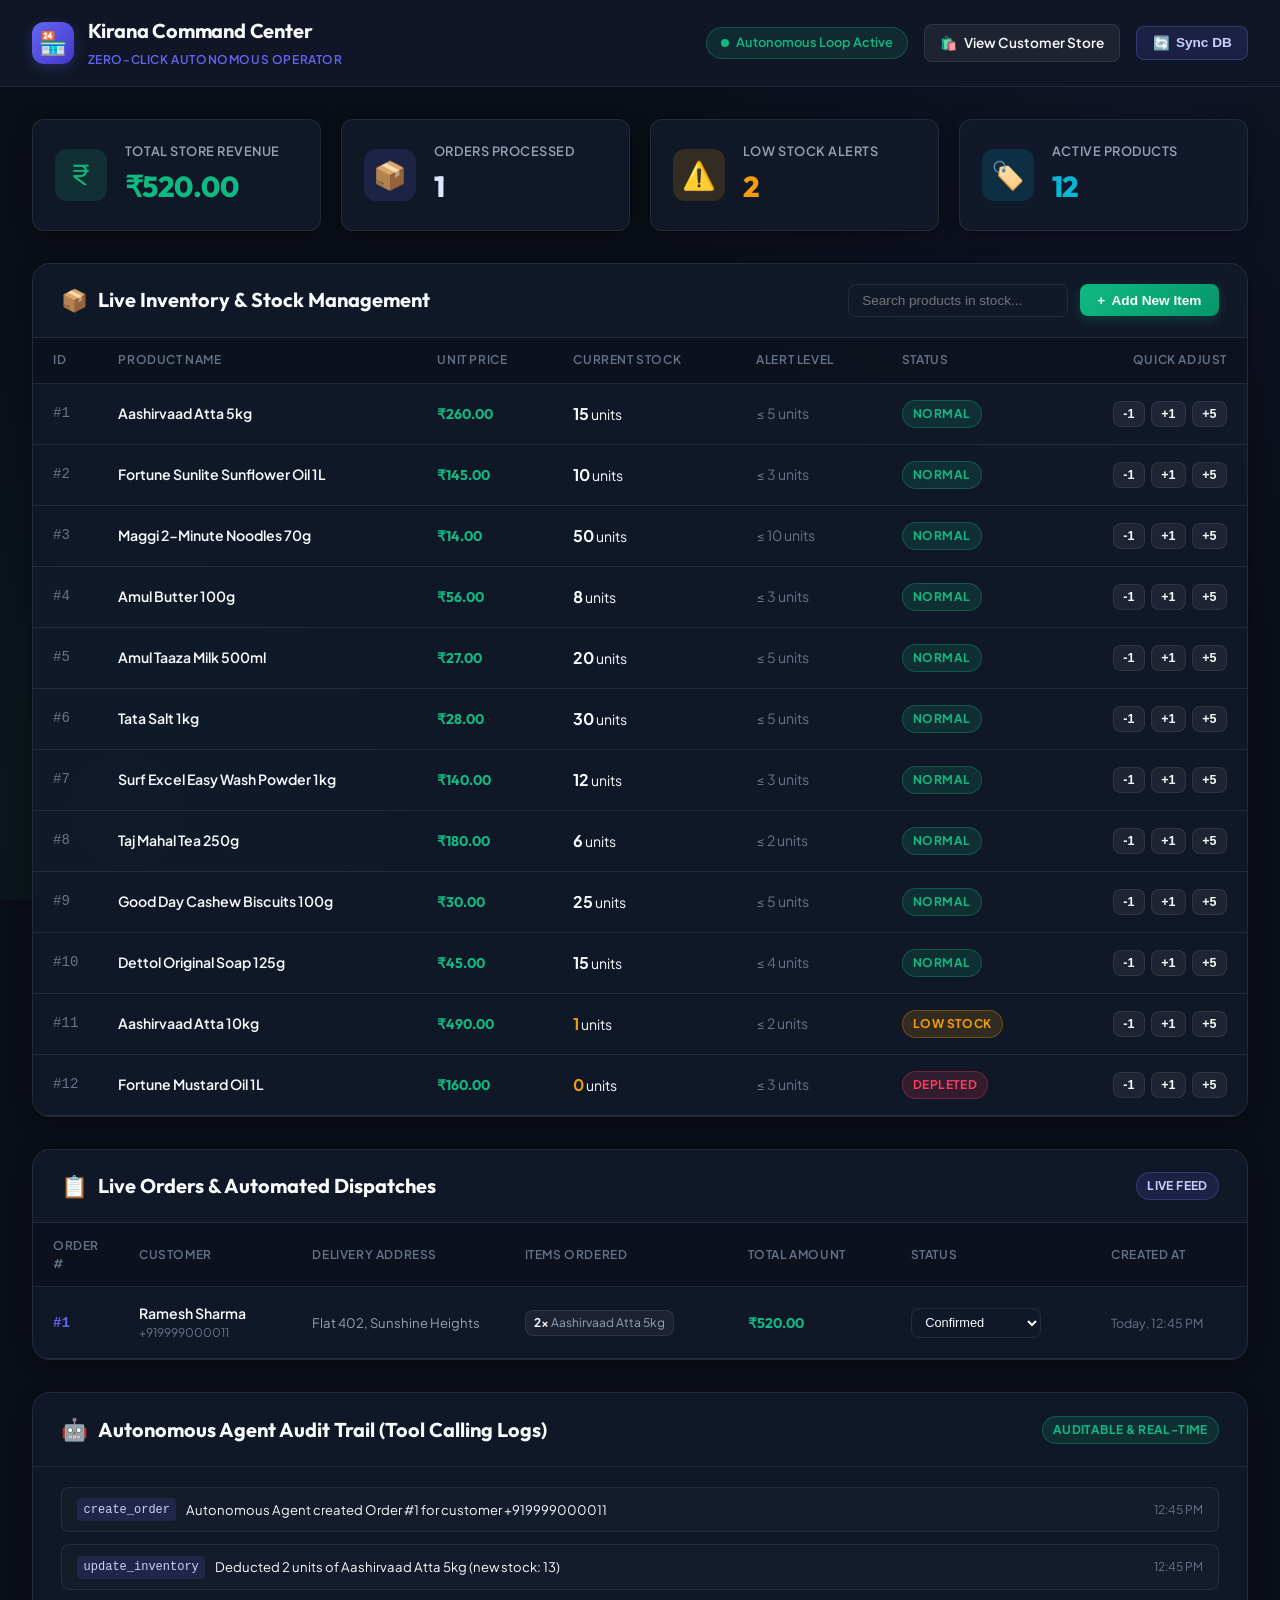
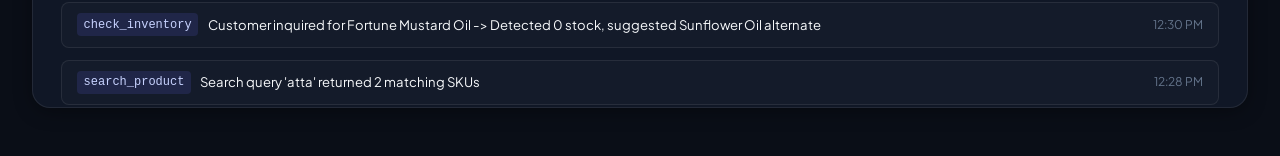
==== frontend/admin.html @ 87edef21 "abcd" ====
<!DOCTYPE html>
<html lang="en">
<head>
  <meta charset="UTF-8">
  <meta name="viewport" content="width=device-width, initial-scale=1.0">
  <title>Kirana Store Admin Portal | Zero-Click Operator</title>
  <meta name="description" content="Merchant command center and real-time inventory manager for the Zero-Click Store Operator.">
  <link rel="stylesheet" href="admin.css">
  <link rel="stylesheet" href="/static/admin.css">
</head>
<body>

  <!-- Admin Top Navigation -->
  <header class="admin-navbar">
    <div class="admin-nav-container">
      <a href="/admin" class="admin-brand" id="admin-brand">
        <div class="admin-brand-icon">🏪</div>
        <div class="admin-brand-text">
          <h1>Kirana Command Center</h1>
          <span>Zero-Click Autonomous Operator</span>
        </div>
      </a>

      <div class="admin-nav-right">
        <div class="badge-auto-mode" id="badge-auto-mode">
          <span class="pulse-dot"></span>
          <span>Autonomous Loop Active</span>
        </div>
        <a href="/store" class="btn-link-store" id="btn-view-store">
          <span>🛍️</span>
          <span>View Customer Store</span>
        </a>
        <button class="btn-refresh-data" id="btn-refresh-data">
          <span>🔄</span>
          <span>Sync DB</span>
        </button>
      </div>
    </div>
  </header>

  <!-- Main Dashboard Container -->
  <main class="admin-container">
    
    <!-- KPI Statistic Overview Cards -->
    <section class="kpi-grid">
      <div class="kpi-card revenue" id="kpi-revenue-card">
        <div class="kpi-icon-box">₹</div>
        <div class="kpi-content">
          <div class="kpi-label">Total Store Revenue</div>
          <div class="kpi-value" id="kpi-revenue">₹0.00</div>
        </div>
      </div>

      <div class="kpi-card orders" id="kpi-orders-card">
        <div class="kpi-icon-box">📦</div>
        <div class="kpi-content">
          <div class="kpi-label">Orders Processed</div>
          <div class="kpi-value" id="kpi-orders">0</div>
        </div>
      </div>

      <div class="kpi-card alerts" id="kpi-alerts-card">
        <div class="kpi-icon-box">⚠️</div>
        <div class="kpi-content">
          <div class="kpi-label">Low Stock Alerts</div>
          <div class="kpi-value" id="kpi-low-stock">0</div>
        </div>
      </div>

      <div class="kpi-card products" id="kpi-products-card">
        <div class="kpi-icon-box">🏷️</div>
        <div class="kpi-content">
          <div class="kpi-label">Active Products</div>
          <div class="kpi-value" id="kpi-products">0</div>
        </div>
      </div>
    </section>

    <!-- Live Inventory Management Section -->
    <section class="admin-section" id="inventory-section">
      <div class="section-header">
        <div class="section-title-wrap">
          <span style="font-size: 1.35rem;">📦</span>
          <h2 class="section-title">Live Inventory & Stock Management</h2>
        </div>

        <div class="section-actions">
          <input 
            type="text" 
            id="search-inventory" 
            class="input-table-search" 
            placeholder="Search products in stock..."
          />
          <button class="btn-primary-action" id="btn-open-add-product">
            <span>+</span>
            <span>Add New Item</span>
          </button>
        </div>
      </div>

      <div class="table-responsive">
        <table class="admin-table" id="inventory-table">
          <thead>
            <tr>
              <th style="width: 60px;">ID</th>
              <th>Product Name</th>
              <th>Unit Price</th>
              <th>Current Stock</th>
              <th>Alert Level</th>
              <th>Status</th>
              <th style="text-align: right;">Quick Adjust</th>
            </tr>
          </thead>
          <tbody id="inventory-tbody">
            <!-- Dynamically populated via JavaScript -->
          </tbody>
        </table>
      </div>
    </section>

    <!-- Live Customer Orders Section -->
    <section class="admin-section" id="orders-section">
      <div class="section-header">
        <div class="section-title-wrap">
          <span style="font-size: 1.35rem;">📋</span>
          <h2 class="section-title">Live Orders & Automated Dispatches</h2>
        </div>

        <div class="section-actions">
          <span class="badge-status confirmed" id="orders-count-badge">Live Feed</span>
        </div>
      </div>

      <div class="table-responsive">
        <table class="admin-table" id="orders-table">
          <thead>
            <tr>
              <th style="width: 70px;">Order #</th>
              <th>Customer</th>
              <th>Delivery Address</th>
              <th>Items Ordered</th>
              <th>Total Amount</th>
              <th>Status</th>
              <th>Created At</th>
            </tr>
          </thead>
          <tbody id="orders-tbody">
            <!-- Dynamically populated via JavaScript -->
          </tbody>
        </table>
      </div>
    </section>

    <!-- Autonomous AI Activity Audit Log -->
    <section class="admin-section" id="audit-section">
      <div class="section-header">
        <div class="section-title-wrap">
          <span style="font-size: 1.35rem;">🤖</span>
          <h2 class="section-title">Autonomous Agent Audit Trail (Tool Calling Logs)</h2>
        </div>
        <span class="badge-status in-stock">Auditable & Real-time</span>
      </div>

      <div class="audit-log-container" id="audit-log-container">
        <!-- Dynamically populated via JavaScript -->
      </div>
    </section>

  </main>

  <!-- Add New Product Modal -->
  <div class="modal-admin-overlay" id="add-product-modal">
    <div class="modal-admin-card">
      <div class="modal-admin-header">
        <h3 style="font-family: var(--font-heading); font-size: 1.15rem;">Add New Product to Store</h3>
        <button class="btn-cancel" id="btn-close-modal" style="padding: 0.2rem 0.5rem;">✕</button>
      </div>

      <form id="add-product-form">
        <div class="modal-admin-body">
          <div class="form-group">
            <label class="form-label" for="new-prod-name">Product Name & Pack Size</label>
            <input type="text" id="new-prod-name" class="form-input" placeholder="e.g., Fortune Kachi Ghani Mustard Oil 1L" required>
          </div>

          <div class="form-group">
            <label class="form-label" for="new-prod-price">Retail Price (₹)</label>
            <input type="number" id="new-prod-price" class="form-input" step="0.5" placeholder="165.0" required>
          </div>

          <div class="form-group">
            <label class="form-label" for="new-prod-stock">Initial Stock Quantity</label>
            <input type="number" id="new-prod-stock" class="form-input" placeholder="20" required>
          </div>

          <div class="form-group">
            <label class="form-label" for="new-prod-threshold">Low Stock Warning Threshold</label>
            <input type="number" id="new-prod-threshold" class="form-input" value="5" required>
          </div>
        </div>

        <div class="modal-admin-footer">
          <button type="button" class="btn-cancel" id="btn-cancel-modal">Cancel</button>
          <button type="submit" class="btn-primary-action" id="btn-save-product">Add to Inventory</button>
        </div>
      </form>
    </div>
  </div>

  <!-- Admin Portal Logic Script -->
  <script>
    // Fallback seed catalog for offline / standalone browsing
    let inventoryData = [
      { id: 1, name: "Aashirvaad Atta 5kg", price: 260.0, stock: 15, low_stock_threshold: 5 },
      { id: 2, name: "Fortune Sunlite Sunflower Oil 1L", price: 145.0, stock: 10, low_stock_threshold: 3 },
      { id: 3, name: "Maggi 2-Minute Noodles 70g", price: 14.0, stock: 50, low_stock_threshold: 10 },
      { id: 4, name: "Amul Butter 100g", price: 56.0, stock: 8, low_stock_threshold: 3 },
      { id: 5, name: "Amul Taaza Milk 500ml", price: 27.0, stock: 20, low_stock_threshold: 5 },
      { id: 6, name: "Tata Salt 1kg", price: 28.0, stock: 30, low_stock_threshold: 5 },
      { id: 7, name: "Surf Excel Easy Wash Powder 1kg", price: 140.0, stock: 12, low_stock_threshold: 3 },
      { id: 8, name: "Taj Mahal Tea 250g", price: 180.0, stock: 6, low_stock_threshold: 2 },
      { id: 9, name: "Good Day Cashew Biscuits 100g", price: 30.0, stock: 25, low_stock_threshold: 5 },
      { id: 10, name: "Dettol Original Soap 125g", price: 45.0, stock: 15, low_stock_threshold: 4 },
      { id: 11, name: "Aashirvaad Atta 10kg", price: 490.0, stock: 1, low_stock_threshold: 2 },
      { id: 12, name: "Fortune Mustard Oil 1L", price: 160.0, stock: 0, low_stock_threshold: 3 }
    ];

    let ordersData = [
      {
        id: 1,
        customer_phone: "+919999000011",
        customer_name: "Ramesh Sharma",
        customer_address: "Flat 402, Sunshine Heights",
        total: 520.0,
        status: "confirmed",
        created_at: "Today, 12:45 PM",
        items: [
          { product_id: 1, product_name: "Aashirvaad Atta 5kg", quantity: 2, unit_price: 260.0 }
        ]
      }
    ];

    let auditLogs = [
      { tag: "create_order", text: "Autonomous Agent created Order #1 for customer +919999000011", time: "12:45 PM" },
      { tag: "update_inventory", text: "Deducted 2 units of Aashirvaad Atta 5kg (new stock: 13)", time: "12:45 PM" },
      { tag: "check_inventory", text: "Customer inquired for Fortune Mustard Oil -> Detected 0 stock, suggested Sunflower Oil alternate", time: "12:30 PM" },
      { tag: "search_product", text: "Search query 'atta' returned 2 matching SKUs", time: "12:28 PM" }
    ];

    let filterSearch = "";

    // Fetch live dashboard data
    async function loadDashboard() {
      await Promise.all([loadStats(), loadInventory(), loadOrders()]);
      renderAuditLogs();
    }

    async function loadStats() {
      try {
        const res = await fetch("/api/stats");
        if (res.ok) {
          const stats = await res.json();
          document.getElementById("kpi-revenue").textContent = `₹${stats.total_revenue.toFixed(2)}`;
          document.getElementById("kpi-orders").textContent = stats.total_orders;
          document.getElementById("kpi-low-stock").textContent = stats.low_stock_count;
          document.getElementById("kpi-products").textContent = stats.total_products;

          const alertCard = document.getElementById("kpi-alerts-card");
          if (stats.low_stock_count > 0) {
            alertCard.classList.add("has-alert");
          } else {
            alertCard.classList.remove("has-alert");
          }
          return;
        }
      } catch (err) {
        console.log("Stats API offline, calculating from local state:", err);
      }

      // Fallback calculation
      const rev = ordersData.reduce((acc, o) => acc + (o.total || 0), 0);
      const lowCount = inventoryData.filter(p => p.stock <= p.low_stock_threshold).length;
      document.getElementById("kpi-revenue").textContent = `₹${rev.toFixed(2)}`;
      document.getElementById("kpi-orders").textContent = ordersData.length;
      document.getElementById("kpi-low-stock").textContent = lowCount;
      document.getElementById("kpi-products").textContent = inventoryData.length;
    }

    async function loadInventory() {
      try {
        const res = await fetch("/api/products");
        if (res.ok) {
          const data = await res.json();
          if (Array.isArray(data) && data.length > 0) {
            inventoryData = data;
          }
        }
      } catch (err) {
        console.log("Using cached inventory data");
      }
      renderInventoryTable();
    }

    async function loadOrders() {
      try {
        const res = await fetch("/api/orders");
        if (res.ok) {
          const data = await res.json();
          if (Array.isArray(data)) {
            ordersData = data;
          }
        }
      } catch (err) {
        console.log("Using cached orders data");
      }
      renderOrdersTable();
    }

    function renderInventoryTable() {
      const tbody = document.getElementById("inventory-tbody");
      tbody.innerHTML = "";

      const filtered = inventoryData.filter(p => 
        p.name.toLowerCase().includes(filterSearch.toLowerCase())
      );

      if (filtered.length === 0) {
        tbody.innerHTML = `<tr><td colspan="7" style="text-align: center; color: var(--text-muted); padding: 2rem;">No matching products found.</td></tr>`;
        return;
      }

      filtered.forEach(p => {
        const tr = document.createElement("tr");

        let statusClass = "in-stock";
        let statusText = "Normal";

        if (p.stock === 0) {
          statusClass = "depleted";
          statusText = "Depleted";
        } else if (p.stock <= p.low_stock_threshold) {
          statusClass = "low-stock";
          statusText = "Low Stock";
        }

        tr.innerHTML = `
          <td style="color: var(--text-muted); font-family: monospace;">#${p.id}</td>
          <td>
            <div class="product-name-cell">
              <span>${p.name}</span>
            </div>
          </td>
          <td><span class="price-tag">₹${p.price.toFixed(2)}</span></td>
          <td><b style="font-size: 1rem; color: ${p.stock <= p.low_stock_threshold ? 'var(--amber)' : 'var(--text-main)'}">${p.stock}</b> units</td>
          <td style="color: var(--text-muted);">&le; ${p.low_stock_threshold} units</td>
          <td><span class="badge-status ${statusClass}">${statusText}</span></td>
          <td>
            <div class="stock-actions" style="justify-content: flex-end;">
              <button class="btn-stock-adjust minus" data-id="${p.id}" data-delta="-1" title="Deduct 1" ${p.stock <= 0 ? 'disabled' : ''}>-1</button>
              <button class="btn-stock-adjust plus" data-id="${p.id}" data-delta="1" title="Add 1">+1</button>
              <button class="btn-stock-adjust plus" data-id="${p.id}" data-delta="5" title="Add 5">+5</button>
            </div>
          </td>
        `;

        tr.querySelectorAll(".btn-stock-adjust").forEach(btn => {
          btn.addEventListener("click", async () => {
            const pId = parseInt(btn.dataset.id);
            const delta = parseInt(btn.dataset.delta);
            await updateStock(pId, delta);
          });
        });

        tbody.appendChild(tr);
      });
    }

    async function updateStock(productId, delta) {
      try {
        const res = await fetch("/api/inventory/update", {
          method: "POST",
          headers: { "Content-Type": "application/json" },
          body: JSON.stringify({ product_id: productId, qty_delta: delta })
        });

        if (res.ok) {
          const updated = await res.json();
          addAuditLog("update_inventory", `Adjusted stock for product #${productId} by ${delta > 0 ? '+' + delta : delta} (New stock: ${updated.new_stock})`);
          await loadDashboard();
          return;
        }
      } catch (err) {
        console.log("Local stock simulation:", err);
      }

      // Offline simulation
      const item = inventoryData.find(p => p.id === productId);
      if (item) {
        item.stock = Math.max(0, item.stock + delta);
        addAuditLog("update_inventory", `Stock for ${item.name} adjusted by ${delta > 0 ? '+' + delta : delta} (New stock: ${item.stock})`);
        renderInventoryTable();
        loadStats();
      }
    }

    function renderOrdersTable() {
      const tbody = document.getElementById("orders-tbody");
      tbody.innerHTML = "";

      if (ordersData.length === 0) {
        tbody.innerHTML = `<tr><td colspan="7" style="text-align: center; color: var(--text-muted); padding: 2rem;">No orders placed yet. Place an order from the customer storefront!</td></tr>`;
        return;
      }

      ordersData.forEach(o => {
        const tr = document.createElement("tr");

        let itemsHtml = "";
        if (Array.isArray(o.items) && o.items.length > 0) {
          itemsHtml = `<div class="order-items-pills">` + o.items.map(it => 
            `<span class="item-pill"><b>${it.quantity}x</b> ${it.product_name || 'Item #' + it.product_id}</span>`
          ).join("") + `</div>`;
        } else {
          itemsHtml = `<span style="color: var(--text-muted); font-size: 0.8rem;">No items recorded</span>`;
        }

        tr.innerHTML = `
          <td><b style="font-family: monospace; color: var(--indigo);">#${o.id}</b></td>
          <td>
            <div style="font-weight: 600;">${o.customer_name || 'Customer'}</div>
            <div style="font-size: 0.75rem; color: var(--text-muted);">${o.customer_phone || 'N/A'}</div>
          </td>
          <td style="max-width: 180px; font-size: 0.82rem; color: var(--text-dim);">${o.customer_address || 'Kirana Pickup'}</td>
          <td>${itemsHtml}</td>
          <td><span class="price-tag">₹${(o.total || 0).toFixed(2)}</span></td>
          <td>
            <select class="status-select" data-id="${o.id}">
              <option value="confirmed" ${o.status === 'confirmed' ? 'selected' : ''}>Confirmed</option>
              <option value="packed" ${o.status === 'packed' ? 'selected' : ''}>Packed</option>
              <option value="out_for_delivery" ${o.status === 'out_for_delivery' ? 'selected' : ''}>Out for Delivery</option>
              <option value="delivered" ${o.status === 'delivered' ? 'selected' : ''}>Delivered</option>
            </select>
          </td>
          <td style="font-size: 0.78rem; color: var(--text-muted);">${o.created_at || 'Recently'}</td>
        `;

        tr.querySelector(".status-select").addEventListener("change", async (e) => {
          const newStatus = e.target.value;
          try {
            await fetch(`/api/orders/${o.id}/status`, {
              method: "POST",
              headers: { "Content-Type": "application/json" },
              body: JSON.stringify({ status: newStatus })
            });
            addAuditLog("order_status", `Order #${o.id} marked as "${newStatus}"`);
          } catch (err) {
            addAuditLog("order_status", `Order #${o.id} status updated to "${newStatus}" (Offline)`);
          }
        });

        tbody.appendChild(tr);
      });
    }

    function renderAuditLogs() {
      const container = document.getElementById("audit-log-container");
      container.innerHTML = "";

      auditLogs.forEach(log => {
        const div = document.createElement("div");
        div.className = "audit-entry";
        div.innerHTML = `
          <div class="audit-desc">
            <span class="audit-tag">${log.tag}</span>
            <span>${log.text}</span>
          </div>
          <span class="audit-time">${log.time}</span>
        `;
        container.appendChild(div);
      });
    }

    function addAuditLog(tag, text) {
      const now = new Date();
      const timeStr = now.toLocaleTimeString([], { hour: '2-digit', minute: '2-digit' });
      auditLogs.unshift({ tag, text, time: timeStr });
      if (auditLogs.length > 20) auditLogs.pop();
      renderAuditLogs();
    }

    // Search inventory table
    document.getElementById("search-inventory").addEventListener("input", (e) => {
      filterSearch = e.target.value;
      renderInventoryTable();
    });

    // Refresh button
    document.getElementById("btn-refresh-data").addEventListener("click", () => {
      loadDashboard();
      addAuditLog("sync", "Merchant manually triggered database sync");
    });

    // Add Product Modal
    const modal = document.getElementById("add-product-modal");
    document.getElementById("btn-open-add-product").addEventListener("click", () => {
      modal.classList.add("active");
    });
    document.getElementById("btn-close-modal").addEventListener("click", () => {
      modal.classList.remove("active");
    });
    document.getElementById("btn-cancel-modal").addEventListener("click", () => {
      modal.classList.remove("active");
    });
    modal.addEventListener("click", (e) => {
      if (e.target.id === "add-product-modal") {
        modal.classList.remove("active");
      }
    });

    document.getElementById("add-product-form").addEventListener("submit", async (e) => {
      e.preventDefault();
      const name = document.getElementById("new-prod-name").value.trim();
      const price = parseFloat(document.getElementById("new-prod-price").value);
      const stock = parseInt(document.getElementById("new-prod-stock").value);
      const threshold = parseInt(document.getElementById("new-prod-threshold").value) || 5;

      if (!name || isNaN(price) || isNaN(stock)) return;

      try {
        const res = await fetch("/api/products", {
          method: "POST",
          headers: { "Content-Type": "application/json" },
          body: JSON.stringify({
            name, price, stock, low_stock_threshold: threshold
          })
        });

        if (res.ok) {
          const newP = await res.json();
          addAuditLog("add_product", `Added new product "${name}" (ID #${newP.id})`);
          modal.classList.remove("active");
          document.getElementById("add-product-form").reset();
          await loadDashboard();
          return;
        }
      } catch (err) {
        console.log("Offline product addition simulation:", err);
      }

      // Offline simulation
      const newId = inventoryData.length + 1;
      inventoryData.push({ id: newId, name, price, stock, low_stock_threshold: threshold });
      addAuditLog("add_product", `Added new product "${name}" (Offline)`);
      modal.classList.remove("active");
      document.getElementById("add-product-form").reset();
      renderInventoryTable();
      loadStats();
    });

    // Initial load
    loadDashboard();
  </script>
</body>
</html>
---- frontend/admin.css ----
/* ==========================================================================
   Zero-Click Kirana Store - Merchant & Admin Portal Stylesheet
   Executive dashboard with live KPIs, inventory control, and order fulfillment
   ========================================================================== */

@import url('https://fonts.googleapis.com/css2?family=Outfit:wght@400;500;600;700;800&family=Plus+Jakarta+Sans:wght@400;500;600;700&display=swap');

:root {
  --bg-admin: #0a0e17;
  --bg-surface: #111827;
  --bg-card: rgba(19, 27, 44, 0.75);
  --bg-card-hover: rgba(27, 38, 62, 0.85);

  --text-main: #f8fafc;
  --text-dim: #94a3b8;
  --text-muted: #64748b;

  --emerald: #10b981;
  --emerald-glow: rgba(16, 185, 129, 0.2);
  --amber: #f59e0b;
  --amber-glow: rgba(245, 158, 11, 0.25);
  --rose: #f43f5e;
  --rose-glow: rgba(244, 63, 94, 0.25);
  --indigo: #6366f1;
  --indigo-glow: rgba(99, 102, 241, 0.25);
  --cyan: #06b6d4;

  --border-line: rgba(255, 255, 255, 0.08);
  --border-bright: rgba(255, 255, 255, 0.16);

  --radius-sm: 8px;
  --radius-md: 12px;
  --radius-lg: 18px;
  --radius-full: 9999px;

  --shadow-card: 0 4px 20px -2px rgba(0, 0, 0, 0.4);
  --shadow-glow-amber: 0 0 20px var(--amber-glow);

  --font-heading: 'Outfit', sans-serif;
  --font-body: 'Plus Jakarta Sans', sans-serif;

  --trans: 0.2s cubic-bezier(0.4, 0, 0.2, 1);
}

* {
  box-sizing: border-box;
  margin: 0;
  padding: 0;
}

body {
  font-family: var(--font-body);
  background-color: var(--bg-admin);
  color: var(--text-main);
  min-height: 100vh;
  line-height: 1.5;
  background-image: 
    radial-gradient(circle at 90% 10%, rgba(99, 102, 241, 0.06) 0%, transparent 40%),
    radial-gradient(circle at 10% 90%, rgba(16, 185, 129, 0.06) 0%, transparent 40%);
  background-attachment: fixed;
}

/* ==========================================================================
   Admin Header
   ========================================================================== */
.admin-navbar {
  background: rgba(17, 24, 39, 0.9);
  backdrop-filter: blur(14px);
  -webkit-backdrop-filter: blur(14px);
  border-bottom: 1px solid var(--border-line);
  padding: 1rem 2rem;
  position: sticky;
  top: 0;
  z-index: 100;
}

.admin-nav-container {
  max-width: 1400px;
  margin: 0 auto;
  display: flex;
  align-items: center;
  justify-content: space-between;
  gap: 1.5rem;
}

.admin-brand {
  display: flex;
  align-items: center;
  gap: 0.85rem;
  text-decoration: none;
  color: var(--text-main);
}

.admin-brand-icon {
  background: linear-gradient(135deg, var(--indigo) 0%, #4338ca 100%);
  width: 42px;
  height: 42px;
  border-radius: var(--radius-md);
  display: flex;
  align-items: center;
  justify-content: center;
  font-size: 1.4rem;
  box-shadow: 0 4px 14px var(--indigo-glow);
}

.admin-brand-text h1 {
  font-family: var(--font-heading);
  font-size: 1.25rem;
  font-weight: 700;
  letter-spacing: -0.01em;
}

.admin-brand-text span {
  font-size: 0.75rem;
  color: var(--indigo);
  text-transform: uppercase;
  font-weight: 600;
  letter-spacing: 0.05em;
}

.admin-nav-right {
  display: flex;
  align-items: center;
  gap: 1rem;
}

.badge-auto-mode {
  background: rgba(16, 185, 129, 0.12);
  border: 1px solid rgba(16, 185, 129, 0.3);
  color: var(--emerald);
  font-size: 0.8rem;
  font-weight: 600;
  padding: 0.35rem 0.85rem;
  border-radius: var(--radius-full);
  display: flex;
  align-items: center;
  gap: 0.45rem;
}

.pulse-dot {
  width: 8px;
  height: 8px;
  background-color: var(--emerald);
  border-radius: 50%;
  animation: pulse-ring 2s infinite;
}

@keyframes pulse-ring {
  0% { transform: scale(0.9); opacity: 1; }
  50% { transform: scale(1.3); opacity: 0.5; }
  100% { transform: scale(0.9); opacity: 1; }
}

.btn-link-store {
  background: rgba(255, 255, 255, 0.06);
  border: 1px solid var(--border-line);
  color: var(--text-main);
  text-decoration: none;
  font-size: 0.85rem;
  font-weight: 600;
  padding: 0.5rem 0.95rem;
  border-radius: var(--radius-sm);
  display: flex;
  align-items: center;
  gap: 0.45rem;
  transition: var(--trans);
}

.btn-link-store:hover {
  background: rgba(255, 255, 255, 0.12);
  border-color: var(--border-bright);
}

.btn-refresh-data {
  background: rgba(99, 102, 241, 0.15);
  border: 1px solid rgba(99, 102, 241, 0.3);
  color: #c7d2fe;
  font-size: 0.85rem;
  font-weight: 600;
  padding: 0.5rem 0.95rem;
  border-radius: var(--radius-sm);
  cursor: pointer;
  display: flex;
  align-items: center;
  gap: 0.4rem;
  transition: var(--trans);
}

.btn-refresh-data:hover {
  background: var(--indigo);
  color: white;
}

/* ==========================================================================
   Admin Container & KPI Section
   ========================================================================== */
.admin-container {
  max-width: 1400px;
  margin: 2rem auto 3rem;
  padding: 0 2rem;
}

.kpi-grid {
  display: grid;
  grid-template-columns: repeat(auto-fit, minmax(240px, 1fr));
  gap: 1.25rem;
  margin-bottom: 2rem;
}

.kpi-card {
  background: var(--bg-card);
  border: 1px solid var(--border-line);
  border-radius: var(--radius-md);
  padding: 1.35rem;
  display: flex;
  align-items: center;
  gap: 1.15rem;
  box-shadow: var(--shadow-card);
  transition: var(--trans);
  position: relative;
  overflow: hidden;
}

.kpi-card:hover {
  transform: translateY(-2px);
  border-color: var(--border-bright);
}

.kpi-icon-box {
  width: 52px;
  height: 52px;
  border-radius: var(--radius-md);
  display: flex;
  align-items: center;
  justify-content: center;
  font-size: 1.7rem;
}

.kpi-card.revenue .kpi-icon-box { background: rgba(16, 185, 129, 0.15); color: var(--emerald); }
.kpi-card.orders .kpi-icon-box { background: rgba(99, 102, 241, 0.15); color: var(--indigo); }
.kpi-card.alerts .kpi-icon-box { background: rgba(245, 158, 11, 0.15); color: var(--amber); }
.kpi-card.products .kpi-icon-box { background: rgba(6, 182, 212, 0.15); color: var(--cyan); }

.kpi-content {
  flex: 1;
}

.kpi-label {
  font-size: 0.8rem;
  color: var(--text-dim);
  font-weight: 600;
  text-transform: uppercase;
  letter-spacing: 0.04em;
  margin-bottom: 0.25rem;
}

.kpi-value {
  font-family: var(--font-heading);
  font-size: 1.8rem;
  font-weight: 800;
  letter-spacing: -0.02em;
}

.kpi-card.revenue .kpi-value { color: var(--emerald); }
.kpi-card.orders .kpi-value { color: #e0e7ff; }
.kpi-card.alerts .kpi-value { color: var(--amber); }
.kpi-card.products .kpi-value { color: var(--cyan); }

/* Warning Glow when low-stock alerts exist */
.kpi-card.alerts.has-alert {
  border-color: rgba(245, 158, 11, 0.4);
  box-shadow: var(--shadow-glow-amber);
}

/* ==========================================================================
   Dashboard Main Sections & Grid
   ========================================================================== */
.admin-section {
  background: var(--bg-card);
  border: 1px solid var(--border-line);
  border-radius: var(--radius-lg);
  margin-bottom: 2rem;
  overflow: hidden;
  box-shadow: var(--shadow-card);
}

.section-header {
  padding: 1.25rem 1.75rem;
  border-bottom: 1px solid var(--border-line);
  display: flex;
  flex-wrap: wrap;
  align-items: center;
  justify-content: space-between;
  gap: 1rem;
}

.section-title-wrap {
  display: flex;
  align-items: center;
  gap: 0.65rem;
}

.section-title {
  font-family: var(--font-heading);
  font-size: 1.25rem;
  font-weight: 700;
}

.section-actions {
  display: flex;
  align-items: center;
  gap: 0.75rem;
}

.btn-primary-action {
  background: linear-gradient(135deg, var(--emerald) 0%, #059669 100%);
  color: white;
  border: none;
  padding: 0.55rem 1.1rem;
  border-radius: var(--radius-sm);
  font-size: 0.85rem;
  font-weight: 600;
  cursor: pointer;
  display: flex;
  align-items: center;
  gap: 0.4rem;
  box-shadow: 0 4px 12px var(--emerald-glow);
  transition: var(--trans);
}

.btn-primary-action:hover {
  transform: translateY(-1px);
  box-shadow: 0 6px 18px var(--emerald-glow);
}

.input-table-search {
  background: var(--bg-surface);
  border: 1px solid var(--border-line);
  color: var(--text-main);
  padding: 0.5rem 0.85rem;
  border-radius: var(--radius-sm);
  font-size: 0.85rem;
  outline: none;
  min-width: 220px;
}

.input-table-search:focus {
  border-color: var(--emerald);
}

/* ==========================================================================
   Data Tables
   ========================================================================== */
.table-responsive {
  width: 100%;
  overflow-x: auto;
}

.admin-table {
  width: 100%;
  border-collapse: collapse;
  text-align: left;
  font-size: 0.88rem;
}

.admin-table th {
  background: rgba(0, 0, 0, 0.25);
  padding: 0.85rem 1.25rem;
  color: var(--text-muted);
  font-weight: 600;
  text-transform: uppercase;
  font-size: 0.75rem;
  letter-spacing: 0.05em;
  border-bottom: 1px solid var(--border-line);
}

.admin-table td {
  padding: 1rem 1.25rem;
  border-bottom: 1px solid var(--border-line);
  color: var(--text-main);
}

.admin-table tbody tr {
  transition: var(--trans);
}

.admin-table tbody tr:hover {
  background: rgba(255, 255, 255, 0.02);
}

.product-name-cell {
  font-weight: 600;
  display: flex;
  align-items: center;
  gap: 0.5rem;
}

.price-tag {
  font-family: var(--font-heading);
  font-weight: 700;
  color: var(--emerald);
}

/* Status Badges */
.badge-status {
  display: inline-flex;
  align-items: center;
  gap: 0.35rem;
  font-size: 0.75rem;
  font-weight: 700;
  padding: 0.25rem 0.65rem;
  border-radius: var(--radius-full);
  text-transform: uppercase;
  letter-spacing: 0.03em;
}

.badge-status.in-stock {
  background: rgba(16, 185, 129, 0.15);
  color: var(--emerald);
  border: 1px solid rgba(16, 185, 129, 0.3);
}

.badge-status.low-stock {
  background: rgba(245, 158, 11, 0.15);
  color: var(--amber);
  border: 1px solid rgba(245, 158, 11, 0.3);
}

.badge-status.depleted {
  background: rgba(244, 63, 94, 0.15);
  color: var(--rose);
  border: 1px solid rgba(244, 63, 94, 0.3);
}

.badge-status.confirmed {
  background: rgba(99, 102, 241, 0.15);
  color: #c7d2fe;
  border: 1px solid rgba(99, 102, 241, 0.3);
}

.badge-status.delivered {
  background: rgba(16, 185, 129, 0.15);
  color: var(--emerald);
  border: 1px solid rgba(16, 185, 129, 0.3);
}

/* Quick Stock Action Buttons */
.stock-actions {
  display: flex;
  align-items: center;
  gap: 0.35rem;
}

.btn-stock-adjust {
  background: rgba(255, 255, 255, 0.06);
  border: 1px solid var(--border-line);
  color: var(--text-main);
  padding: 0.3rem 0.6rem;
  border-radius: var(--radius-sm);
  font-size: 0.78rem;
  font-weight: 600;
  cursor: pointer;
  transition: var(--trans);
}

.btn-stock-adjust:hover {
  background: rgba(255, 255, 255, 0.15);
  border-color: var(--border-bright);
}

.btn-stock-adjust.plus:hover {
  background: var(--emerald);
  color: white;
  border-color: var(--emerald);
}

.btn-stock-adjust.minus:hover {
  background: var(--rose);
  color: white;
  border-color: var(--rose);
}

/* Order items list pills */
.order-items-pills {
  display: flex;
  flex-wrap: wrap;
  gap: 0.35rem;
  max-width: 320px;
}

.item-pill {
  background: rgba(255, 255, 255, 0.05);
  border: 1px solid var(--border-line);
  padding: 0.2rem 0.5rem;
  border-radius: var(--radius-sm);
  font-size: 0.75rem;
  color: var(--text-dim);
}

.item-pill b {
  color: var(--text-main);
}

/* Status Selector Dropdown */
.status-select {
  background: var(--bg-surface);
  border: 1px solid var(--border-line);
  color: var(--text-main);
  padding: 0.35rem 0.6rem;
  border-radius: var(--radius-sm);
  font-size: 0.8rem;
  outline: none;
  cursor: pointer;
}

/* ==========================================================================
   Autonomous Agent Activity Feed
   ========================================================================== */
.audit-log-container {
  padding: 1.25rem 1.75rem;
  display: flex;
  flex-direction: column;
  gap: 0.75rem;
  max-height: 240px;
  overflow-y: auto;
}

.audit-entry {
  display: flex;
  align-items: center;
  justify-content: space-between;
  padding: 0.65rem 0.95rem;
  background: rgba(255, 255, 255, 0.02);
  border: 1px solid var(--border-line);
  border-radius: var(--radius-sm);
  font-size: 0.82rem;
}

.audit-desc {
  display: flex;
  align-items: center;
  gap: 0.6rem;
}

.audit-tag {
  font-family: monospace;
  font-size: 0.75rem;
  padding: 0.15rem 0.4rem;
  border-radius: 4px;
  background: rgba(99, 102, 241, 0.15);
  color: #c7d2fe;
}

.audit-time {
  font-size: 0.75rem;
  color: var(--text-muted);
}

/* ==========================================================================
   Add Product Modal
   ========================================================================== */
.modal-admin-overlay {
  position: fixed;
  inset: 0;
  background: rgba(0, 0, 0, 0.75);
  backdrop-filter: blur(8px);
  -webkit-backdrop-filter: blur(8px);
  z-index: 200;
  display: none;
  align-items: center;
  justify-content: center;
  padding: 1.5rem;
}

.modal-admin-overlay.active {
  display: flex;
}

.modal-admin-card {
  background: #12192b;
  border: 1px solid var(--border-bright);
  border-radius: var(--radius-lg);
  width: 100%;
  max-width: 480px;
  box-shadow: 0 16px 40px rgba(0, 0, 0, 0.6);
  overflow: hidden;
  animation: adminModalEnter 0.22s ease-out;
}

@keyframes adminModalEnter {
  from { opacity: 0; transform: scale(0.96); }
  to { opacity: 1; transform: scale(1); }
}

.modal-admin-header {
  padding: 1.25rem 1.5rem;
  border-bottom: 1px solid var(--border-line);
  display: flex;
  align-items: center;
  justify-content: space-between;
}

.modal-admin-body {
  padding: 1.5rem;
  display: flex;
  flex-direction: column;
  gap: 1rem;
}

.form-group {
  display: flex;
  flex-direction: column;
  gap: 0.35rem;
}

.form-label {
  font-size: 0.8rem;
  font-weight: 600;
  color: var(--text-dim);
}

.form-input {
  background: #090e18;
  border: 1px solid var(--border-line);
  color: var(--text-main);
  padding: 0.65rem 0.85rem;
  border-radius: var(--radius-sm);
  font-size: 0.88rem;
  outline: none;
}

.form-input:focus {
  border-color: var(--emerald);
  box-shadow: 0 0 0 2px var(--emerald-glow);
}

.modal-admin-footer {
  padding: 1.25rem 1.5rem;
  border-top: 1px solid var(--border-line);
  display: flex;
  justify-content: flex-end;
  gap: 0.75rem;
}

.btn-cancel {
  background: rgba(255, 255, 255, 0.06);
  border: 1px solid var(--border-line);
  color: var(--text-dim);
  padding: 0.55rem 1rem;
  border-radius: var(--radius-sm);
  font-weight: 600;
  font-size: 0.85rem;
  cursor: pointer;
}

.btn-cancel:hover {
  background: rgba(255, 255, 255, 0.12);
  color: var(--text-main);
}
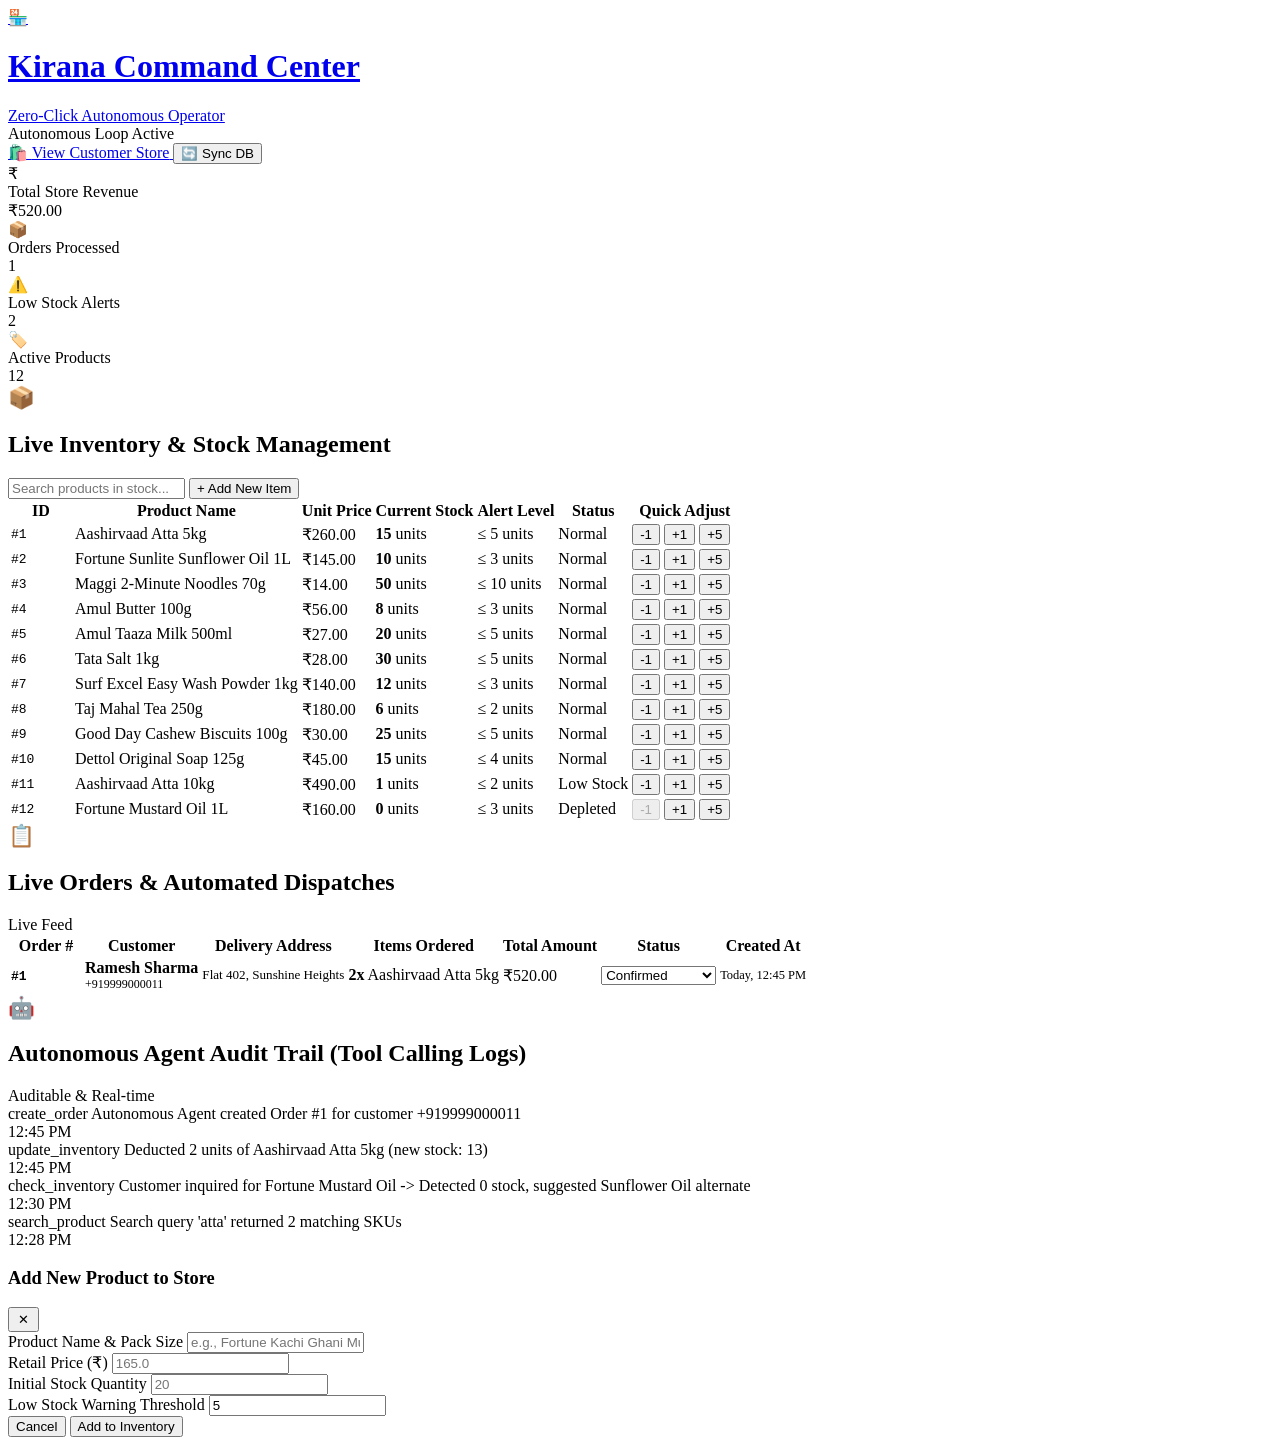
==== commit a4940890: "abcd" ====
--- a/frontend/admin.html
+++ b/frontend/admin.html
@@ -5,7 +5,6 @@
   <meta name="viewport" content="width=device-width, initial-scale=1.0">
   <title>Kirana Store Admin Portal | Zero-Click Operator</title>
   <meta name="description" content="Merchant command center and real-time inventory manager for the Zero-Click Store Operator.">
-  <link rel="stylesheet" href="admin.css">
   <link rel="stylesheet" href="/static/admin.css">
 </head>
 <body>
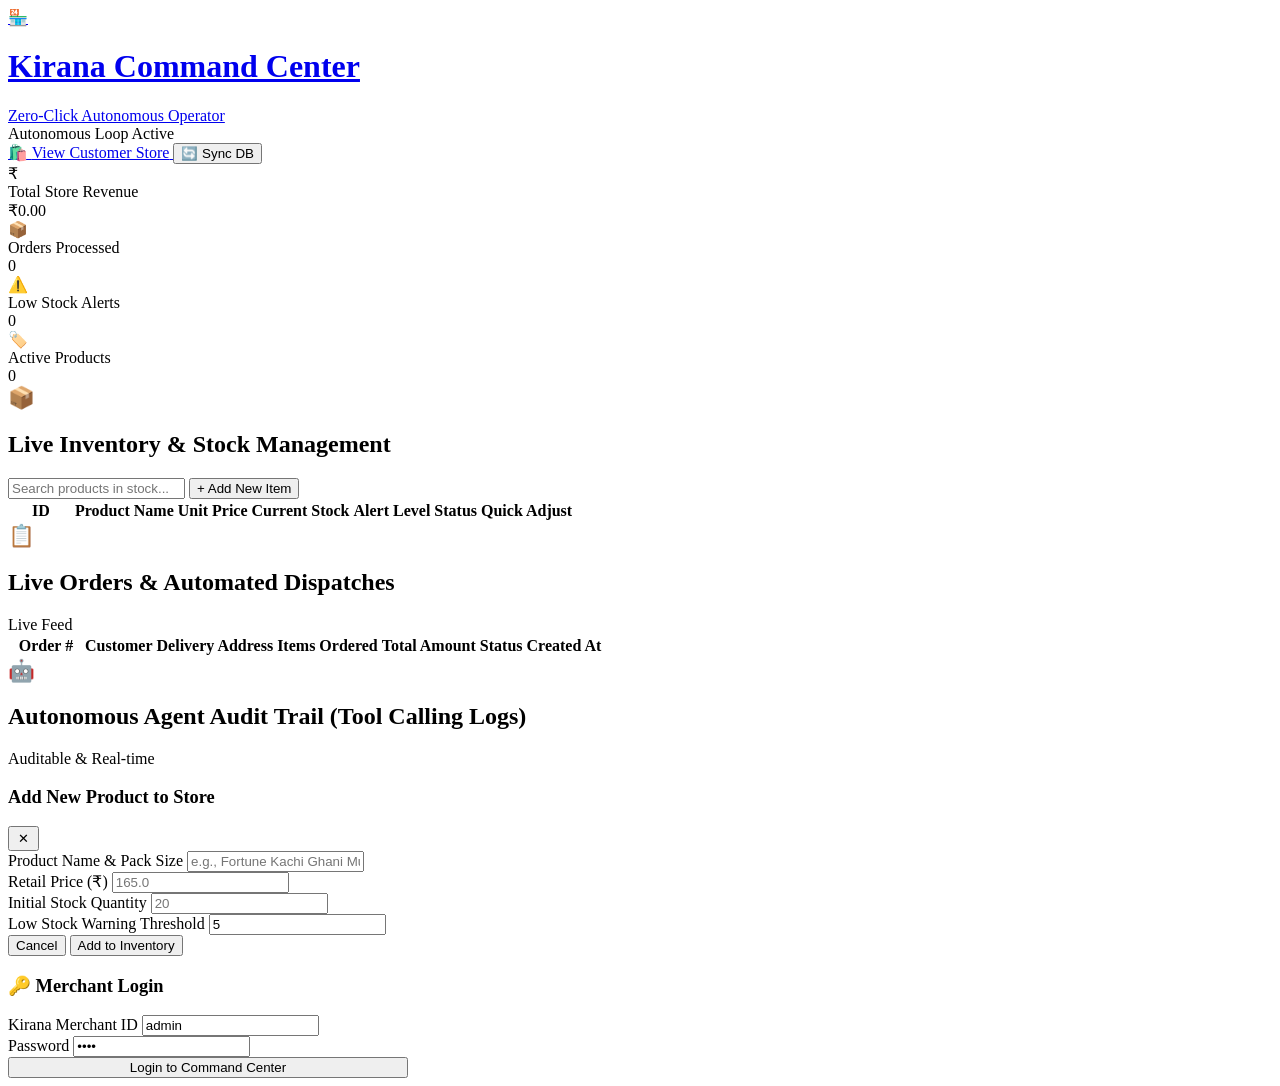
==== commit 277c7567: "as" ====
--- a/frontend/admin.html
+++ b/frontend/admin.html
@@ -32,6 +32,10 @@
         <button class="btn-refresh-data" id="btn-refresh-data">
           <span>🔄</span>
           <span>Sync DB</span>
+        </button>
+        <button class="btn-cancel" id="btn-logout" style="display: none; padding: 0.4rem 0.8rem;">
+          <span>🔒</span>
+          <span>Logout</span>
         </button>
       </div>
     </div>
@@ -201,6 +205,34 @@
         <div class="modal-admin-footer">
           <button type="button" class="btn-cancel" id="btn-cancel-modal">Cancel</button>
           <button type="submit" class="btn-primary-action" id="btn-save-product">Add to Inventory</button>
+        </div>
+      </form>
+    </div>
+  </div>
+
+  <!-- Admin Login Modal -->
+  <div class="modal-admin-overlay active" id="login-modal" style="z-index: 300;">
+    <div class="modal-admin-card" style="max-width: 400px;">
+      <div class="modal-admin-header">
+        <h3 style="font-family: var(--font-heading); font-size: 1.15rem;">🔑 Merchant Login</h3>
+      </div>
+
+      <form id="login-form">
+        <div class="modal-admin-body">
+          <div id="login-error" style="display: none; color: var(--rose); font-size: 0.82rem; background: rgba(244,63,94,0.1); padding: 0.5rem; border-radius: 4px;"></div>
+          <div class="form-group">
+            <label class="form-label" for="login-username">Kirana Merchant ID</label>
+            <input type="text" id="login-username" class="form-input" placeholder="admin" value="admin" required>
+          </div>
+
+          <div class="form-group">
+            <label class="form-label" for="login-password">Password</label>
+            <input type="password" id="login-password" class="form-input" placeholder="••••" value="1234" required>
+          </div>
+        </div>
+
+        <div class="modal-admin-footer">
+          <button type="submit" class="btn-primary-action" style="width: 100%; justify-content: center;">Login to Command Center</button>
         </div>
       </form>
     </div>
@@ -556,8 +588,65 @@
       loadStats();
     });
 
-    // Initial load
-    loadDashboard();
+    // Login Form Handler
+    const loginModal = document.getElementById("login-modal");
+    const loginForm = document.getElementById("login-form");
+    const loginErr = document.getElementById("login-error");
+    const btnLogout = document.getElementById("btn-logout");
+
+    function checkAuth() {
+      const token = localStorage.getItem("kirana_admin_token");
+      if (token) {
+        loginModal.classList.remove("active");
+        btnLogout.style.display = "flex";
+        loadDashboard();
+      } else {
+        loginModal.classList.add("active");
+        btnLogout.style.display = "none";
+      }
+    }
+
+    loginForm.addEventListener("submit", async (e) => {
+      e.preventDefault();
+      const username = document.getElementById("login-username").value.trim();
+      const password = document.getElementById("login-password").value.trim();
+
+      loginErr.style.display = "none";
+
+      try {
+        const res = await fetch("/api/login", {
+          method: "POST",
+          headers: { "Content-Type": "application/json" },
+          body: JSON.stringify({ username, password })
+        });
+
+        if (res.ok) {
+          const data = await res.json();
+          localStorage.setItem("kirana_admin_token", data.token);
+          checkAuth();
+        } else {
+          const errData = await res.json();
+          loginErr.textContent = errData.error || "Invalid login credentials";
+          loginErr.style.display = "block";
+        }
+      } catch (err) {
+        if (username === "admin" && password === "1234") {
+          localStorage.setItem("kirana_admin_token", "offline-token");
+          checkAuth();
+        } else {
+          loginErr.textContent = "Invalid username or password";
+          loginErr.style.display = "block";
+        }
+      }
+    });
+
+    btnLogout.addEventListener("click", () => {
+      localStorage.removeItem("kirana_admin_token");
+      checkAuth();
+    });
+
+    // Initial load check
+    checkAuth();
   </script>
 </body>
 </html>
